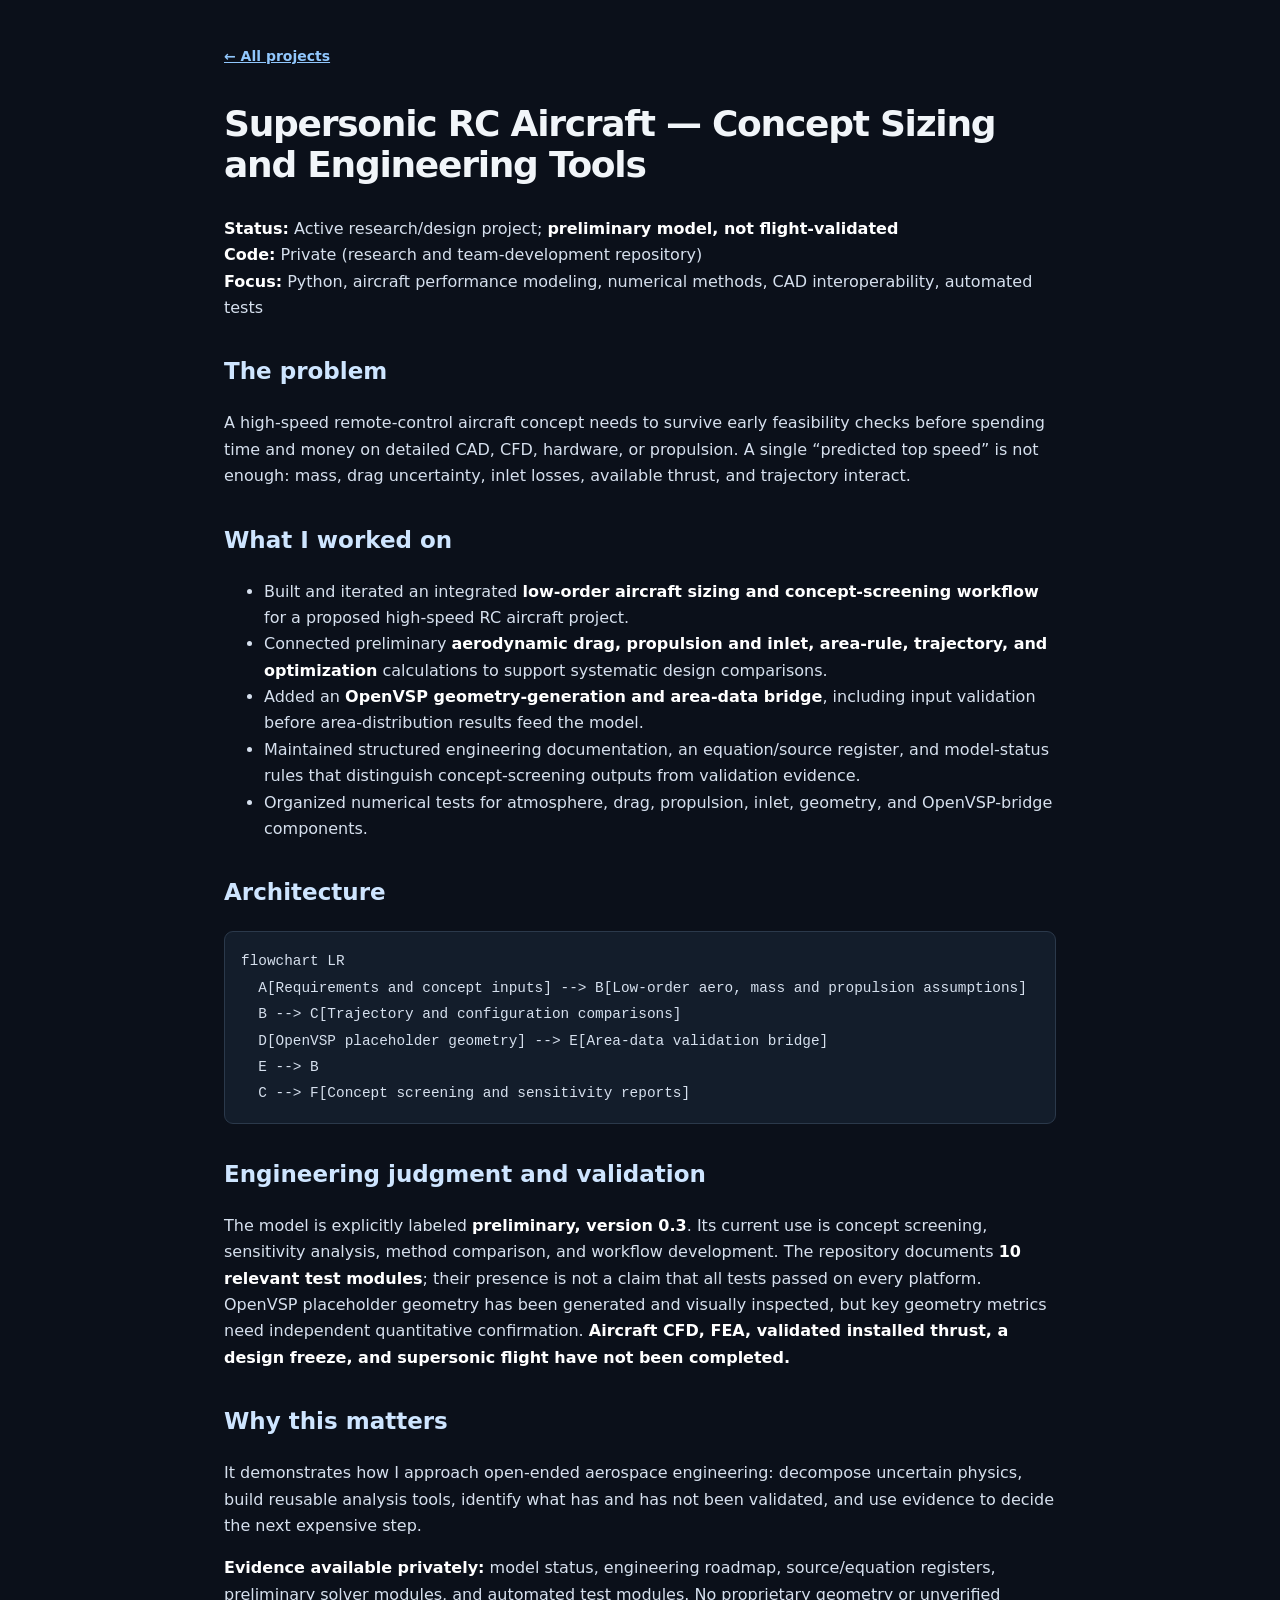
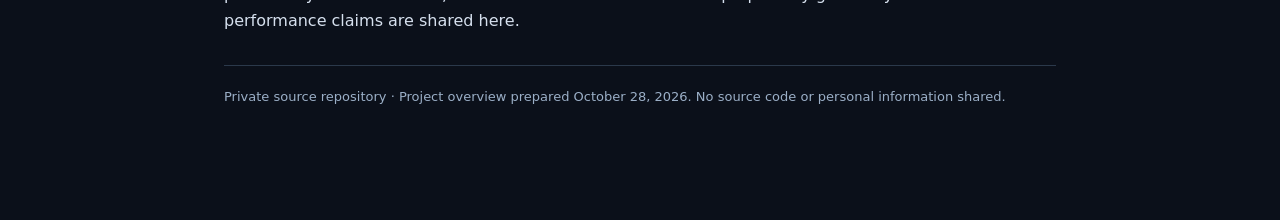
==== projects/01-boom-rc-aircraft.html @ ae75a6db "Publish sanitized engineering project summaries and portfolio pages" ====
<!doctype html><html lang="en"><head><meta charset="utf-8"><meta name="viewport" content="width=device-width, initial-scale=1"><title>01 Boom Rc Aircraft | Andrew Shoemaker</title><style>:root{color-scheme:dark;--bg:#0b101a;--card:#151d2a;--text:#f1f5f9;--muted:#9bafc7;--border:#2b394b;--link:#91c7fd}*{box-sizing:border-box}body{font:16px/1.65 system-ui,-apple-system,Segoe UI,sans-serif;background:var(--bg);color:var(--text);margin:0}main{max-width:880px;margin:auto;padding:45px 24px 100px}a{color:var(--link)}header{color:var(--muted);font-size:14px;margin-bottom:35px}h1{font-size:36px;line-height:1.15;letter-spacing:-.035em;color:#f1f5f9}h2{font-size:23px;margin-top:32px;color:#cee5ff}p,li{color:#d6e0ee}strong{color:white}pre{overflow-x:auto;background:#131d2b;padding:16px;border:1px solid var(--border);border-radius:9px;color:#d6e0ee}code{font-family:ui-monospace,SFMono-Regular,Consolas,monospace;font-size:90%}blockquote{border-left:3px solid #52799c;margin:1rem 0;padding-left:16px;color:var(--muted)}.back{font-weight:700}.foot{border-top:1px solid var(--border);padding-top:20px;color:var(--muted);font-size:13px;margin-top:30px}table{border-collapse:collapse}th,td{border-bottom:1px solid var(--border);padding:8px 12px;text-align:left}</style></head><body><main><header><a class="back" href="../index.html">← All projects</a></header><article><h1>Supersonic RC Aircraft — Concept Sizing and Engineering Tools</h1>
<p><strong>Status:</strong> Active research/design project; <strong>preliminary model, not flight-validated</strong><br />
<strong>Code:</strong> Private (research and team-development repository)<br />
<strong>Focus:</strong> Python, aircraft performance modeling, numerical methods, CAD interoperability, automated tests</p>
<h2>The problem</h2>
<p>A high-speed remote-control aircraft concept needs to survive early feasibility checks before spending time and money on detailed CAD, CFD, hardware, or propulsion. A single “predicted top speed” is not enough: mass, drag uncertainty, inlet losses, available thrust, and trajectory interact.</p>
<h2>What I worked on</h2>
<ul>
<li>Built and iterated an integrated <strong>low-order aircraft sizing and concept-screening workflow</strong> for a proposed high-speed RC aircraft project.</li>
<li>Connected preliminary <strong>aerodynamic drag, propulsion and inlet, area-rule, trajectory, and optimization</strong> calculations to support systematic design comparisons.</li>
<li>Added an <strong>OpenVSP geometry-generation and area-data bridge</strong>, including input validation before area-distribution results feed the model.</li>
<li>Maintained structured engineering documentation, an equation/source register, and model-status rules that distinguish concept-screening outputs from validation evidence.</li>
<li>Organized numerical tests for atmosphere, drag, propulsion, inlet, geometry, and OpenVSP-bridge components.</li>
</ul>
<h2>Architecture</h2>
<pre><code class="language-mermaid">flowchart LR
  A[Requirements and concept inputs] --&gt; B[Low-order aero, mass and propulsion assumptions]
  B --&gt; C[Trajectory and configuration comparisons]
  D[OpenVSP placeholder geometry] --&gt; E[Area-data validation bridge]
  E --&gt; B
  C --&gt; F[Concept screening and sensitivity reports]
</code></pre>
<h2>Engineering judgment and validation</h2>
<p>The model is explicitly labeled <strong>preliminary, version 0.3</strong>. Its current use is concept screening, sensitivity analysis, method comparison, and workflow development. The repository documents <strong>10 relevant test modules</strong>; their presence is not a claim that all tests passed on every platform. OpenVSP placeholder geometry has been generated and visually inspected, but key geometry metrics need independent quantitative confirmation. <strong>Aircraft CFD, FEA, validated installed thrust, a design freeze, and supersonic flight have not been completed.</strong></p>
<h2>Why this matters</h2>
<p>It demonstrates how I approach open-ended aerospace engineering: decompose uncertain physics, build reusable analysis tools, identify what has and has not been validated, and use evidence to decide the next expensive step.</p>
<p><strong>Evidence available privately:</strong> model status, engineering roadmap, source/equation registers, preliminary solver modules, and automated test modules. No proprietary geometry or unverified performance claims are shared here.</p>
</article><p class="foot">Private source repository · Project overview prepared October 28, 2026. No source code or personal information shared.</p></main></body></html>
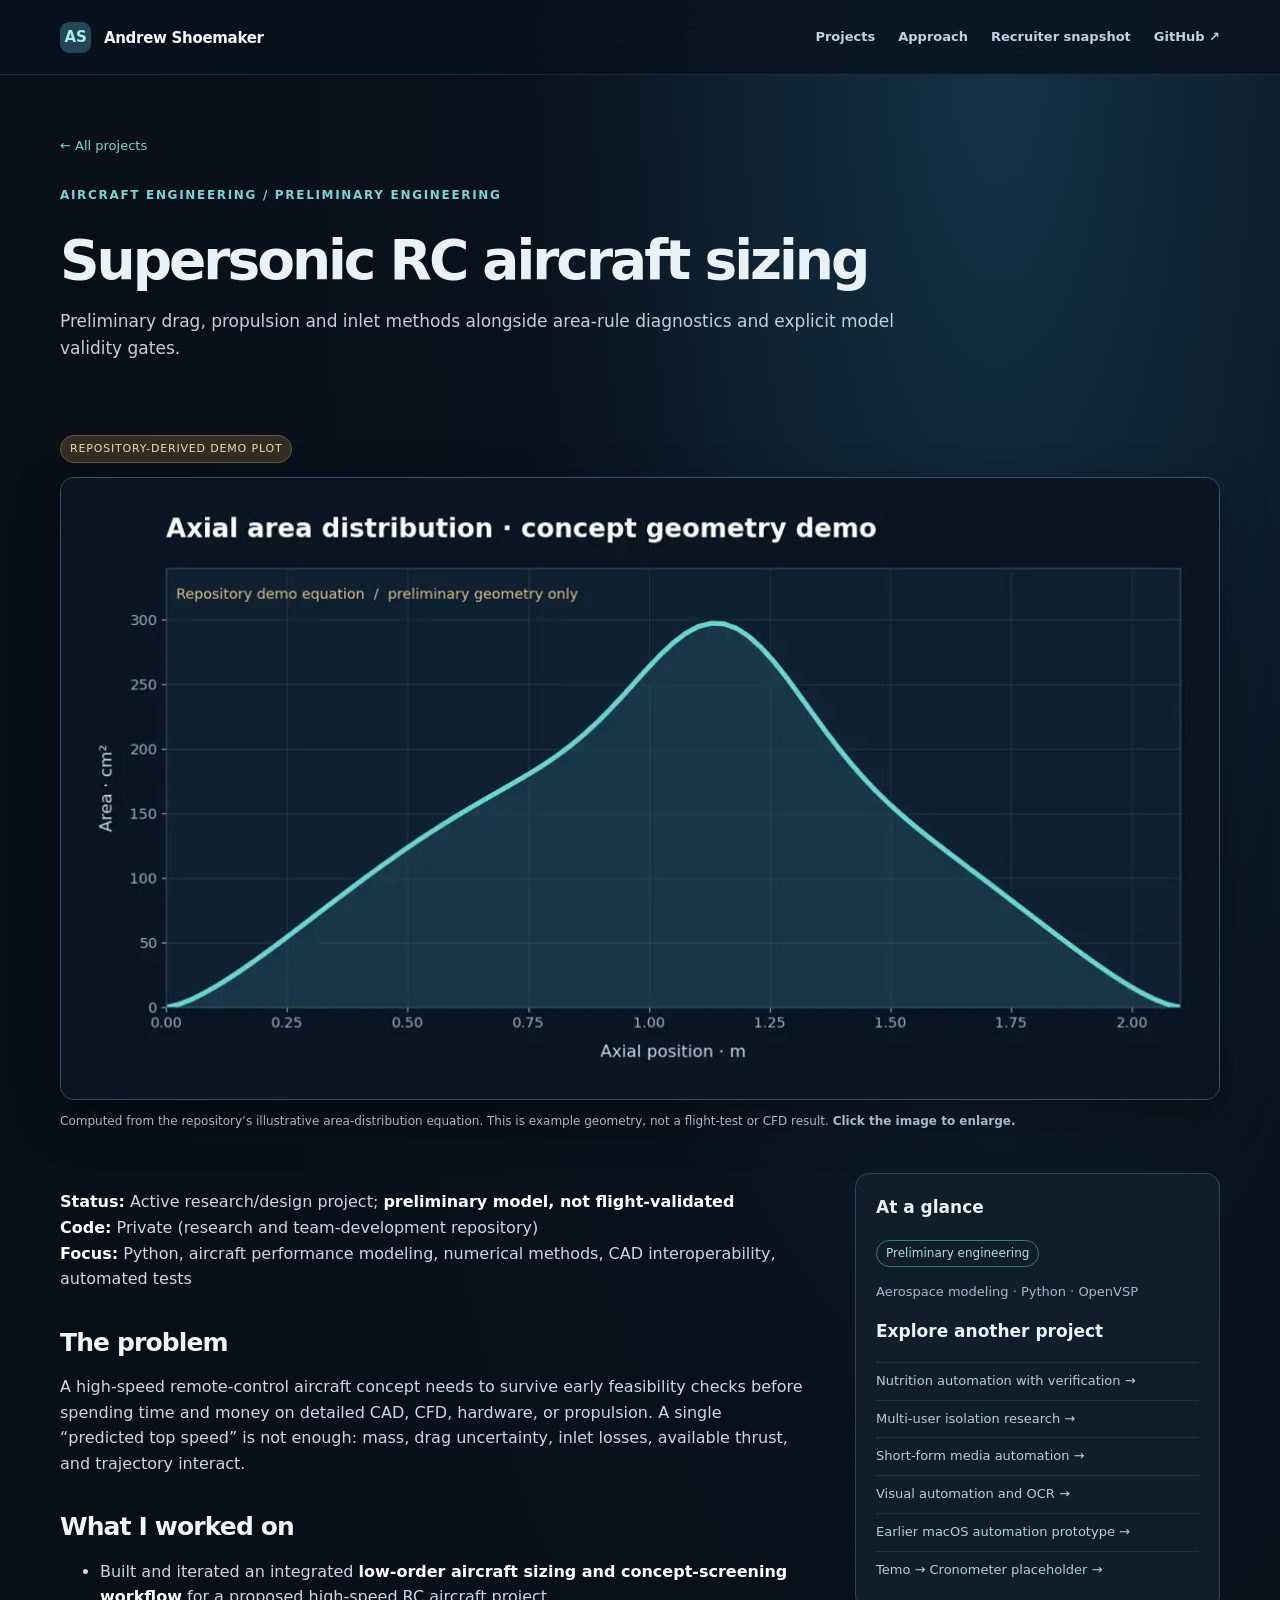
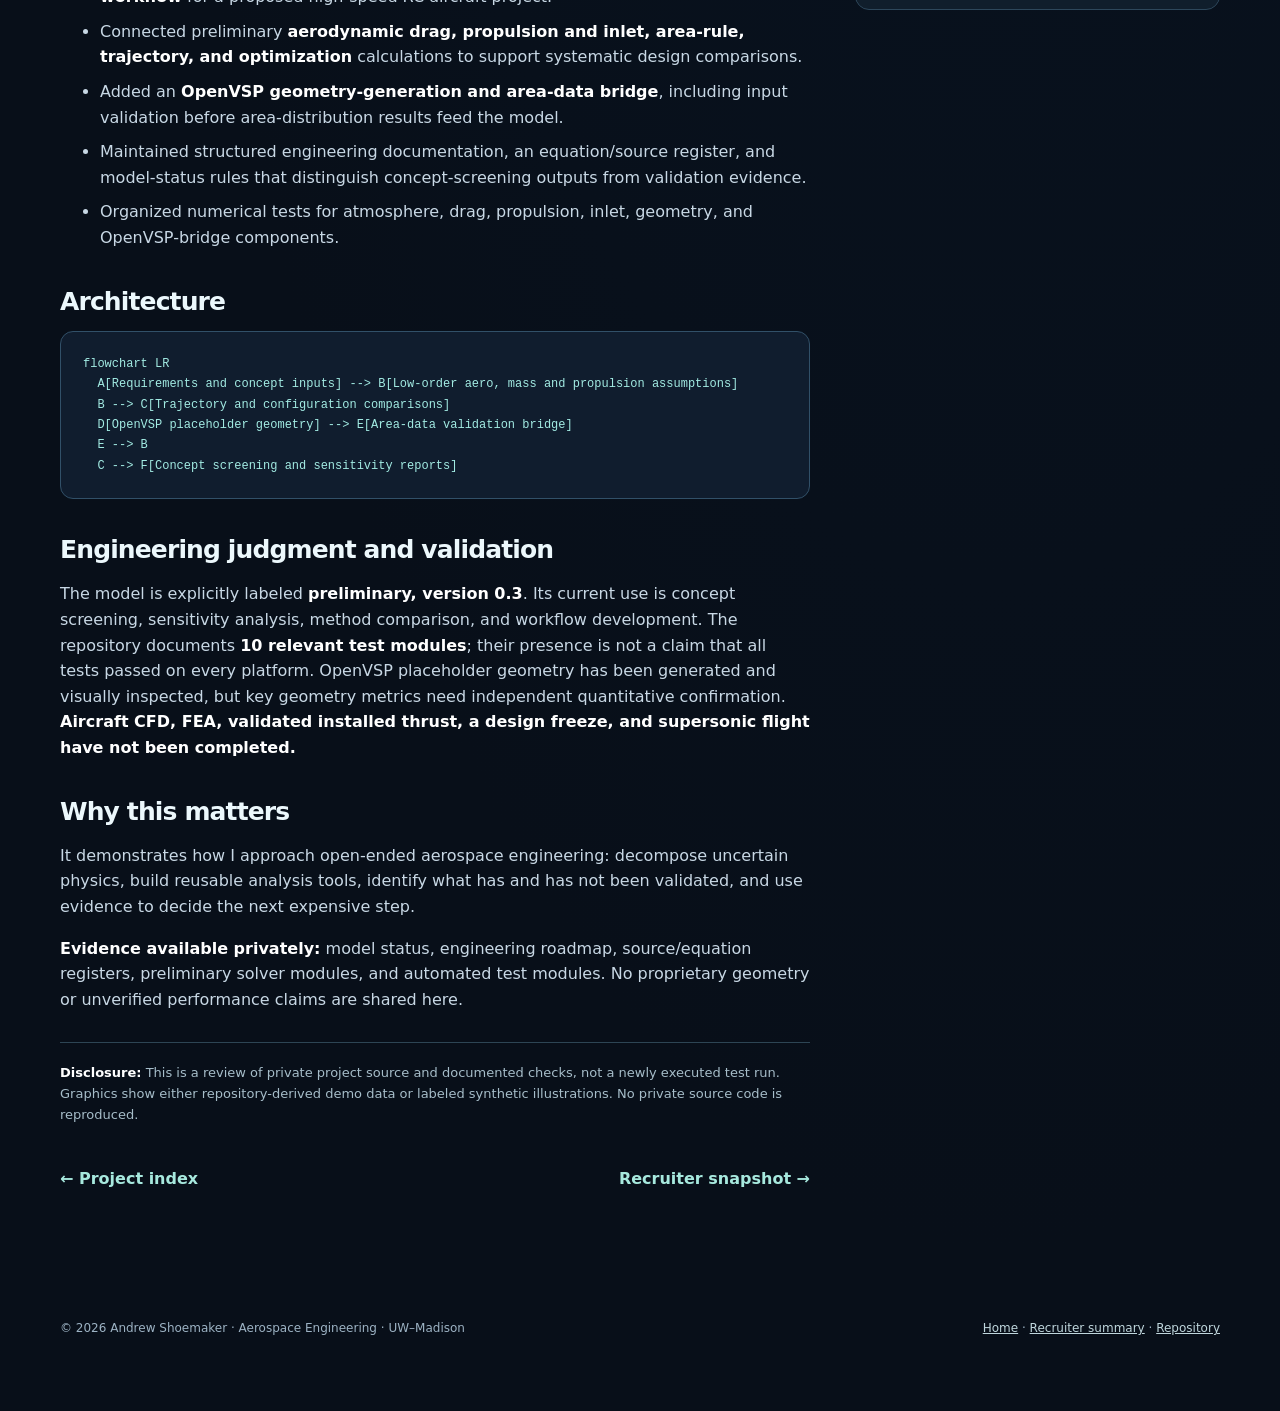
==== commit d22c8046: "Publish responsive portfolio website and labeled project visuals" ====
--- a/projects/01-boom-rc-aircraft.html
+++ b/projects/01-boom-rc-aircraft.html
@@ -1,6 +1,6 @@
-<!doctype html><html lang="en"><head><meta charset="utf-8"><meta name="viewport" content="width=device-width, initial-scale=1"><title>01 Boom Rc Aircraft | Andrew Shoemaker</title><style>:root{color-scheme:dark;--bg:#0b101a;--card:#151d2a;--text:#f1f5f9;--muted:#9bafc7;--border:#2b394b;--link:#91c7fd}*{box-sizing:border-box}body{font:16px/1.65 system-ui,-apple-system,Segoe UI,sans-serif;background:var(--bg);color:var(--text);margin:0}main{max-width:880px;margin:auto;padding:45px 24px 100px}a{color:var(--link)}header{color:var(--muted);font-size:14px;margin-bottom:35px}h1{font-size:36px;line-height:1.15;letter-spacing:-.035em;color:#f1f5f9}h2{font-size:23px;margin-top:32px;color:#cee5ff}p,li{color:#d6e0ee}strong{color:white}pre{overflow-x:auto;background:#131d2b;padding:16px;border:1px solid var(--border);border-radius:9px;color:#d6e0ee}code{font-family:ui-monospace,SFMono-Regular,Consolas,monospace;font-size:90%}blockquote{border-left:3px solid #52799c;margin:1rem 0;padding-left:16px;color:var(--muted)}.back{font-weight:700}.foot{border-top:1px solid var(--border);padding-top:20px;color:var(--muted);font-size:13px;margin-top:30px}table{border-collapse:collapse}th,td{border-bottom:1px solid var(--border);padding:8px 12px;text-align:left}</style></head><body><main><header><a class="back" href="../index.html">← All projects</a></header><article><h1>Supersonic RC Aircraft — Concept Sizing and Engineering Tools</h1>
-<p><strong>Status:</strong> Active research/design project; <strong>preliminary model, not flight-validated</strong><br />
-<strong>Code:</strong> Private (research and team-development repository)<br />
+<!doctype html><html lang="en"><head><meta charset="utf-8"><meta name="viewport" content="width=device-width,initial-scale=1"><meta name="theme-color" content="#080f19"><title>Supersonic RC aircraft sizing | Andrew Shoemaker</title><meta name="description" content="Engineering and software project portfolio of Andrew Shoemaker, UW–Madison aerospace engineering student."><link rel="stylesheet" href="../assets/site.css"></head><body><a href="#main" class="skip">Skip to content</a><header class="nav"><div class="shell nav-inner"><a href="../index.html" class="brand"><span>AS</span> Andrew Shoemaker</a><nav class="links" aria-label="Primary"><a href="../index.html#projects">Projects</a><a href="../index.html#approach" class="hide-mobile">Approach</a><a href="../recruiter.html">Recruiter snapshot</a><a href="https://github.com/Sora12321/engineering-project-portfolio" target="_blank" rel="noopener noreferrer" class="hide-mobile">GitHub ↗</a></nav></div></header><main id="main" class="shell"><div class="detail-head"><a class="breadcrumb" href="../index.html">← All projects</a><p class="eyebrow" style="margin-top:28px">Aircraft engineering / Preliminary engineering</p><h1>Supersonic RC aircraft sizing</h1><p class="detail-lead">Preliminary drag, propulsion and inlet methods alongside area-rule diagnostics and explicit model validity gates.</p></div><figure class="figure"><span class="caption-label">REPOSITORY-DERIVED DEMO PLOT</span><a class="image-link" href="../assets/images/boom-area-demo.webp" target="_blank" rel="noopener" title="Open image in a new tab"><img loading="eager" src="../assets/images/boom-area-demo.webp" alt="Computed from the repository’s illustrative area-distribution equation. This is example geometry, not a flight-test or CFD result."></a><figcaption>Computed from the repository’s illustrative area-distribution equation. This is example geometry, not a flight-test or CFD result. <strong>Click the image to enlarge.</strong></figcaption></figure><div class="detail-grid"><article class="article">
+<p><strong>Status:</strong> Active research/design project; <strong>preliminary model, not flight-validated</strong><br/>
+<strong>Code:</strong> Private (research and team-development repository)<br/>
 <strong>Focus:</strong> Python, aircraft performance modeling, numerical methods, CAD interoperability, automated tests</p>
 <h2>The problem</h2>
 <p>A high-speed remote-control aircraft concept needs to survive early feasibility checks before spending time and money on detailed CAD, CFD, hardware, or propulsion. A single “predicted top speed” is not enough: mass, drag uncertainty, inlet losses, available thrust, and trajectory interact.</p>
@@ -25,4 +25,4 @@
 <h2>Why this matters</h2>
 <p>It demonstrates how I approach open-ended aerospace engineering: decompose uncertain physics, build reusable analysis tools, identify what has and has not been validated, and use evidence to decide the next expensive step.</p>
 <p><strong>Evidence available privately:</strong> model status, engineering roadmap, source/equation registers, preliminary solver modules, and automated test modules. No proprietary geometry or unverified performance claims are shared here.</p>
-</article><p class="foot">Private source repository · Project overview prepared October 28, 2026. No source code or personal information shared.</p></main></body></html>+<div class="disclosure"><strong>Disclosure:</strong> This is a review of private project source and documented checks, not a newly executed test run. Graphics show either repository-derived demo data or labeled synthetic illustrations. No private source code is reproduced.</div><div class="project-nav"><a href="../index.html">← Project index</a><a href="../recruiter.html">Recruiter snapshot →</a></div></article><aside class="aside"><h2>At a glance</h2><span class="badge">Preliminary engineering</span><p class="aside-muted" style="margin-top:15px">Aerospace modeling · Python · OpenVSP</p><h2>Explore another project</h2><a href="02-nutrislice-cronometer-logger.html">Nutrition automation with verification →</a><a href="03-nutrislice-multiuser-prototype.html">Multi-user isolation research →</a><a href="04-reddit-video-bot.html">Short-form media automation →</a><a href="05-windows-game-ui-automation.html">Visual automation and OCR →</a><a href="06-macos-game-ui-prototype.html">Earlier macOS automation prototype →</a><a href="07-temo-cronometer-placeholder.html">Temo → Cronometer placeholder →</a></aside></div></main><footer class="shell footer"><p>© 2026 Andrew Shoemaker · Aerospace Engineering · UW–Madison</p><p><a href="../index.html">Home</a> · <a href="../recruiter.html">Recruiter summary</a> · <a href="https://github.com/Sora12321/engineering-project-portfolio">Repository</a></p></footer></body></html>
--- a/assets/site.css
+++ b/assets/site.css
@@ -0,0 +1,3 @@
+:root{color-scheme:dark;--bg:#080f19;--panel:#101d2c;--panel2:#142638;--edge:#263d50;--text:#e9f2f7;--muted:#a8bdcb;--accent:#77d6d1;--warm:#f5d19c;--max:1160px}
+*{box-sizing:border-box}html{scroll-behavior:smooth}body{margin:0;background:radial-gradient(ellipse at 78% 1%,#153346 0,#08111d 35%,#080f19 67%);color:var(--text);font-family:Inter,ui-sans-serif,system-ui,-apple-system,BlinkMacSystemFont,"Segoe UI",sans-serif;line-height:1.6;min-width:320px}a{color:var(--accent)}a:hover{color:#b3f0e3}button{font:inherit}img{max-width:100%;height:auto;display:block} .shell{width:min(calc(100% - 48px),var(--max));margin-inline:auto} .skip{position:absolute;top:-90px;left:10px;background:#fff;color:#000;padding:10px;z-index:100}.skip:focus{top:10px}.nav{border-bottom:1px solid #ffffff17;background:#08121ecc;backdrop-filter:blur(15px);position:sticky;top:0;z-index:20}.nav-inner{height:74px;display:flex;align-items:center;justify-content:space-between;gap:15px}.brand{color:#f4f8fc;text-decoration:none;font-weight:800;font-size:15px;letter-spacing:-.02em;white-space:nowrap}.brand span{display:inline-grid;place-items:center;width:31px;height:31px;margin-right:8px;border-radius:9px;background:#254656;color:#a7eee4;font-weight:900}.links{display:flex;align-items:center;gap:23px}.links a{font-size:13px;font-weight:650;text-decoration:none;color:#bed3df}.links a:hover{color:var(--accent)} .hero{padding:90px 0 66px;max-width:900px}.eyebrow{font-weight:800;font-size:12px;letter-spacing:.14em;color:var(--accent);text-transform:uppercase;margin:0 0 16px}.hero h1{font-size:clamp(39px,6.3vw,76px);line-height:1.03;letter-spacing:-.067em;margin:0 0 27px;font-weight:780}.hero h1 em{font-style:normal;color:var(--accent)}.lead{font-size:clamp(16px,2vw,19px);color:#c6d5df;max-width:760px;line-height:1.7}.actions{display:flex;gap:12px;flex-wrap:wrap;margin-top:30px}.btn{border-radius:11px;padding:11px 18px;text-decoration:none;font-weight:750;font-size:14px;display:inline-flex;align-items:center;justify-content:center;gap:8px;border:1px solid #466474;color:#e8f8f8}.btn.primary{color:#0b1820;background:var(--accent);border-color:var(--accent)}.btn:hover{background:#204353;color:white}.btn.primary:hover{background:#b2f4e7;color:#09202b}.intro-stats{display:flex;gap:30px;flex-wrap:wrap;color:#9eb5c5;font-size:13px;margin-top:31px}.intro-stats strong{color:#e4f4f5}.section{padding:34px 0 50px}.section-title{display:flex;align-items:end;justify-content:space-between;gap:16px;margin-bottom:25px}.section h2{font-size:clamp(25px,3.2vw,38px);letter-spacing:-.048em;margin:0}.sub{color:var(--muted);margin:7px 0 0;max-width:770px}.card-grid{display:grid;grid-template-columns:repeat(2,minmax(0,1fr));gap:20px}.project-card{border:1px solid var(--edge);border-radius:18px;background:linear-gradient(150deg,#142738,#0f1b29 70%);overflow:hidden;display:flex;flex-direction:column;text-decoration:none;color:var(--text);transition:transform .18s,border-color .18s,box-shadow .18s}.project-card:hover{transform:translateY(-4px);border-color:#5abeb9;box-shadow:0 18px 40px #0004;color:var(--text)}.card-image{aspect-ratio:1.85;overflow:hidden;position:relative;background:#102536}.card-image img{height:100%;width:100%;object-fit:cover}.card-body{padding:24px;flex:1;display:flex;flex-direction:column}.kicker{font-size:11px;color:var(--accent);font-weight:800;letter-spacing:.11em;text-transform:uppercase;margin:0 0 10px}.card-body h3{font-size:25px;line-height:1.25;letter-spacing:-.035em;margin:0 0 9px}.card-body p{margin:0 0 15px;color:#bbceda;font-size:14px}.card-footer{margin-top:auto;display:flex;align-items:center;justify-content:space-between;gap:8px;font-size:12px}.tech-list{color:#96b8c8}.project-card .view{color:#a3efdd;font-weight:700}.small-grid{display:grid;grid-template-columns:repeat(2,minmax(0,1fr));gap:18px}.small-card{border:1px solid var(--edge);background:var(--panel);border-radius:14px;padding:20px;text-decoration:none;color:var(--text)}.small-card strong{display:block;font-size:17px}.small-card p{font-size:13px;color:var(--muted);margin:8px 0 0}.band{background:#112131b3;border-block:1px solid var(--edge);margin-top:50px;padding:36px 0}.band-inner{display:grid;grid-template-columns:1fr 1fr;gap:45px}.band h2{font-size:25px;letter-spacing:-.04em;margin:0 0 9px}.band p{color:var(--muted);margin:0}.footer{padding:36px 0 60px;display:flex;align-items:start;justify-content:space-between;gap:20px;font-size:12px;color:#9db3c4}.footer a{color:#bfd6dc}.notice{background:#172b39;border:1px solid #365367;border-radius:12px;padding:15px 20px;color:#bed1dc;font-size:13px}.figure img{border:1px solid #39546c;border-radius:14px;box-shadow:0 18px 50px #0005;width:100%}.figure figcaption{font-size:12px;color:#a5b9c8;margin-top:12px;line-height:1.6}.figure{margin:30px 0 42px}.detail-head{padding:57px 0 25px}.breadcrumb{font-size:13px;text-decoration:none;color:var(--accent)}.detail-head h1{font-size:clamp(34px,4.5vw,55px);line-height:1.13;letter-spacing:-.055em;margin:24px 0 17px;max-width:970px}.detail-lead{font-size:17px;color:#c1d0dc;max-width:850px}.detail-grid{display:grid;grid-template-columns:minmax(0,750px) minmax(230px,1fr);gap:45px;align-items:start}.article{padding-bottom:40px}.article h1{display:none}.article h2{font-size:25px;line-height:1.25;letter-spacing:-.035em;color:#ecf8fc;margin:35px 0 14px}.article h3{font-size:20px;color:#d5e8f5}.article p,.article li{color:#c8d8e5}.article li{margin-bottom:9px}.article strong{color:white}.article pre{border:1px solid #315068;white-space:pre;overflow-x:auto;background:#101d2e;padding:22px;border-radius:13px;color:#a7e8df;font-size:12px;line-height:1.7}.article blockquote{border-left:3px solid #56b9b3;padding-left:16px;color:#bdd2df}.aside{position:sticky;top:105px;border:1px solid #2d475b;border-radius:14px;padding:20px;background:#101e2c}.aside h2{font-size:17px;margin:0 0 17px}.aside a{display:block;font-size:13px;text-decoration:none;color:#b2d0d7;padding:8px 0;border-top:1px solid #ffffff14}.aside .aside-muted{font-size:13px;color:#a4bac8;margin:0 0 15px}.article table{display:block;max-width:100%;overflow:auto;border-collapse:collapse}.article th,.article td{border-bottom:1px solid #31495a;text-align:left;padding:8px 13px}.article code{color:#a2ebe3}.flag{font-size:12px;font-weight:750;color:#f4ce96;letter-spacing:.06em;text-transform:uppercase}.caption-label{display:inline-block;font-size:11px;letter-spacing:.075em;text-transform:uppercase;color:#f4d7a7;background:#332c23;border:1px solid #67583e;border-radius:999px;padding:4px 9px;margin:0 0 14px}.image-link{text-decoration:none;cursor:zoom-in}.gallery-full{border:1px solid #284a5d;border-radius:16px;margin:45px 0 20px;background:#0f1d2b;padding:20px}.gallery-full img{width:100%;border-radius:10px}.gallery-full h2{margin:0 0 12px}.gallery-full p{color:#bad0de;font-size:13px}.badge{display:inline-block;font-size:12px;color:#abdfdb;border:1px solid #377d79;border-radius:999px;padding:3px 9px}.gallery-mini{display:grid;grid-template-columns:repeat(2,1fr);gap:18px}.gallery-mini a{display:block}.project-nav{display:flex;flex-wrap:wrap;gap:10px;justify-content:space-between;margin:40px 0}.project-nav a{color:#a7e9de;text-decoration:none;font-weight:650}.disclosure{font-size:13px;color:#a6bdc9;border-top:1px solid #2d4554;padding-top:20px;margin-top:30px}
+@media(max-width:840px){.detail-grid{display:block}.aside{position:static;margin:25px 0 40px}.hero{padding:65px 0 40px}.card-grid{gap:14px}.card-body{padding:18px}.card-body h3{font-size:21px}.band-inner{grid-template-columns:1fr;gap:20px}}@media(max-width:620px){.shell{width:min(calc(100% - 30px),var(--max))}.nav-inner{height:62px}.links{gap:13px}.links a{font-size:12px}.links .hide-mobile{display:none}.card-grid,.small-grid,.gallery-mini{grid-template-columns:1fr}.card-image{aspect-ratio:1.8}.hero h1{font-size:40px}.section{padding:20px 0 38px}.section-title{display:block}.detail-head{padding-top:37px}.detail-head h1{font-size:37px}.footer{display:block}.footer p{margin-bottom:12px}.intro-stats{gap:15px}}@media(prefers-reduced-motion:reduce){html{scroll-behavior:auto}.project-card{transition:none}}
